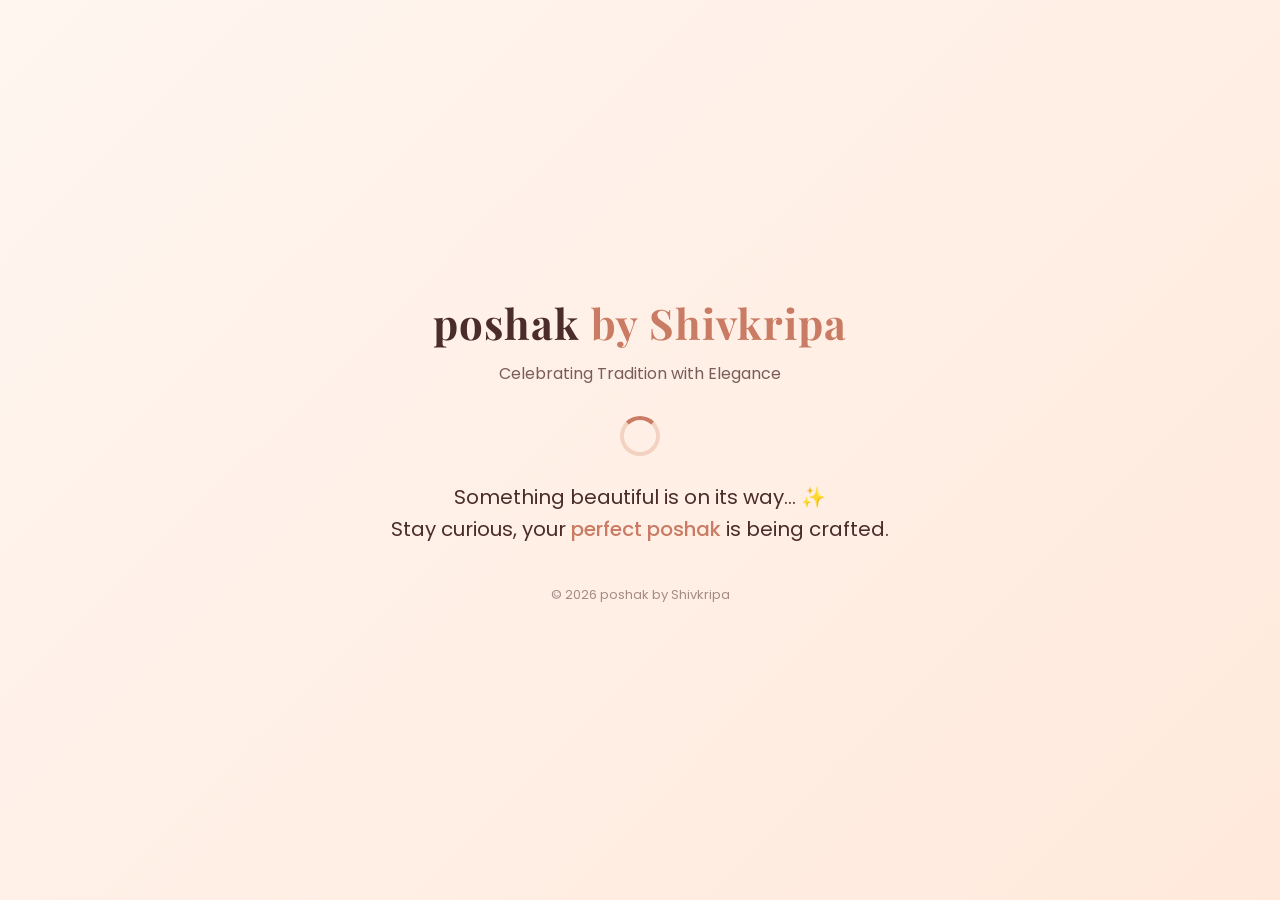
==== index.html @ 376ca533 "Create index.html" ====
<!DOCTYPE html>
<html lang="en">
<head>
    <meta charset="UTF-8">
    <title>poshak by Shivkripa</title>
    <meta name="viewport" content="width=device-width, initial-scale=1.0">

    <!-- Google Font -->
    <link href="https://fonts.googleapis.com/css2?family=Playfair+Display:wght@500&family=Poppins:wght@300;400&display=swap" rel="stylesheet">

    <style>
        * {
            margin: 0;
            padding: 0;
            box-sizing: border-box;
        }

        body {
            height: 100vh;
            font-family: 'Poppins', sans-serif;
            background: linear-gradient(135deg, #fff6f0, #ffe9dc);
            display: flex;
            justify-content: center;
            align-items: center;
            text-align: center;
            color: #4a2c2a;
        }

        .container {
            max-width: 600px;
            padding: 30px;
        }

        h1 {
            font-family: 'Playfair Display', serif;
            font-size: 42px;
            margin-bottom: 10px;
            letter-spacing: 1px;
        }

        h1 span {
            color: #c97b63;
        }

        p.tagline {
            font-size: 16px;
            margin-bottom: 30px;
            color: #7a5c58;
        }

        .message {
            font-size: 20px;
            font-weight: 400;
            margin-top: 20px;
            line-height: 1.6;
        }

        .highlight {
            color: #c97b63;
            font-weight: 500;
        }

        .footer {
            margin-top: 40px;
            font-size: 13px;
            color: #a68a86;
        }

        .loader {
            margin: 25px auto;
            width: 40px;
            height: 40px;
            border: 4px solid #f3d2c1;
            border-top: 4px solid #c97b63;
            border-radius: 50%;
            animation: spin 1s linear infinite;
        }

        @keyframes spin {
            100% { transform: rotate(360deg); }
        }

    </style>
</head>
<body>

    <div class="container">
        <h1>poshak <span>by Shivkripa</span></h1>
        <p class="tagline">Celebrating Tradition with Elegance</p>

        <div class="loader"></div>

        <div class="message">
            Something beautiful is on its way... ✨<br>
            Stay curious, your <span class="highlight">perfect poshak</span> is being crafted.
        </div>

        <div class="footer">
            © 2026 poshak by Shivkripa
        </div>
    </div>

</body>
</html>
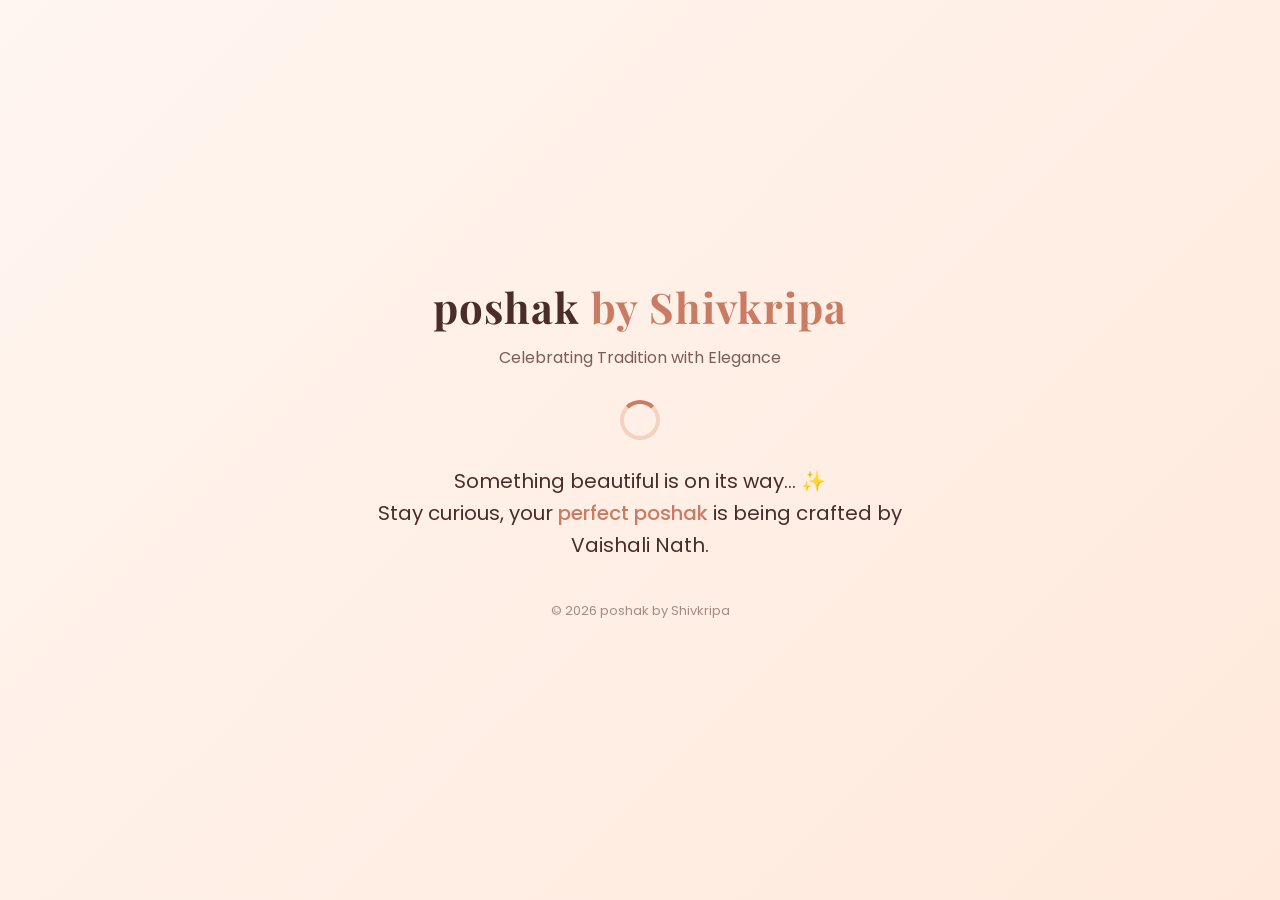
==== commit af181f14: "Update index.html" ====
--- a/index.html
+++ b/index.html
@@ -92,7 +92,7 @@
 
         <div class="message">
             Something beautiful is on its way... ✨<br>
-            Stay curious, your <span class="highlight">perfect poshak</span> is being crafted.
+            Stay curious, your <span class="highlight">perfect poshak</span> is being crafted by Vaishali Nath.
         </div>
 
         <div class="footer">
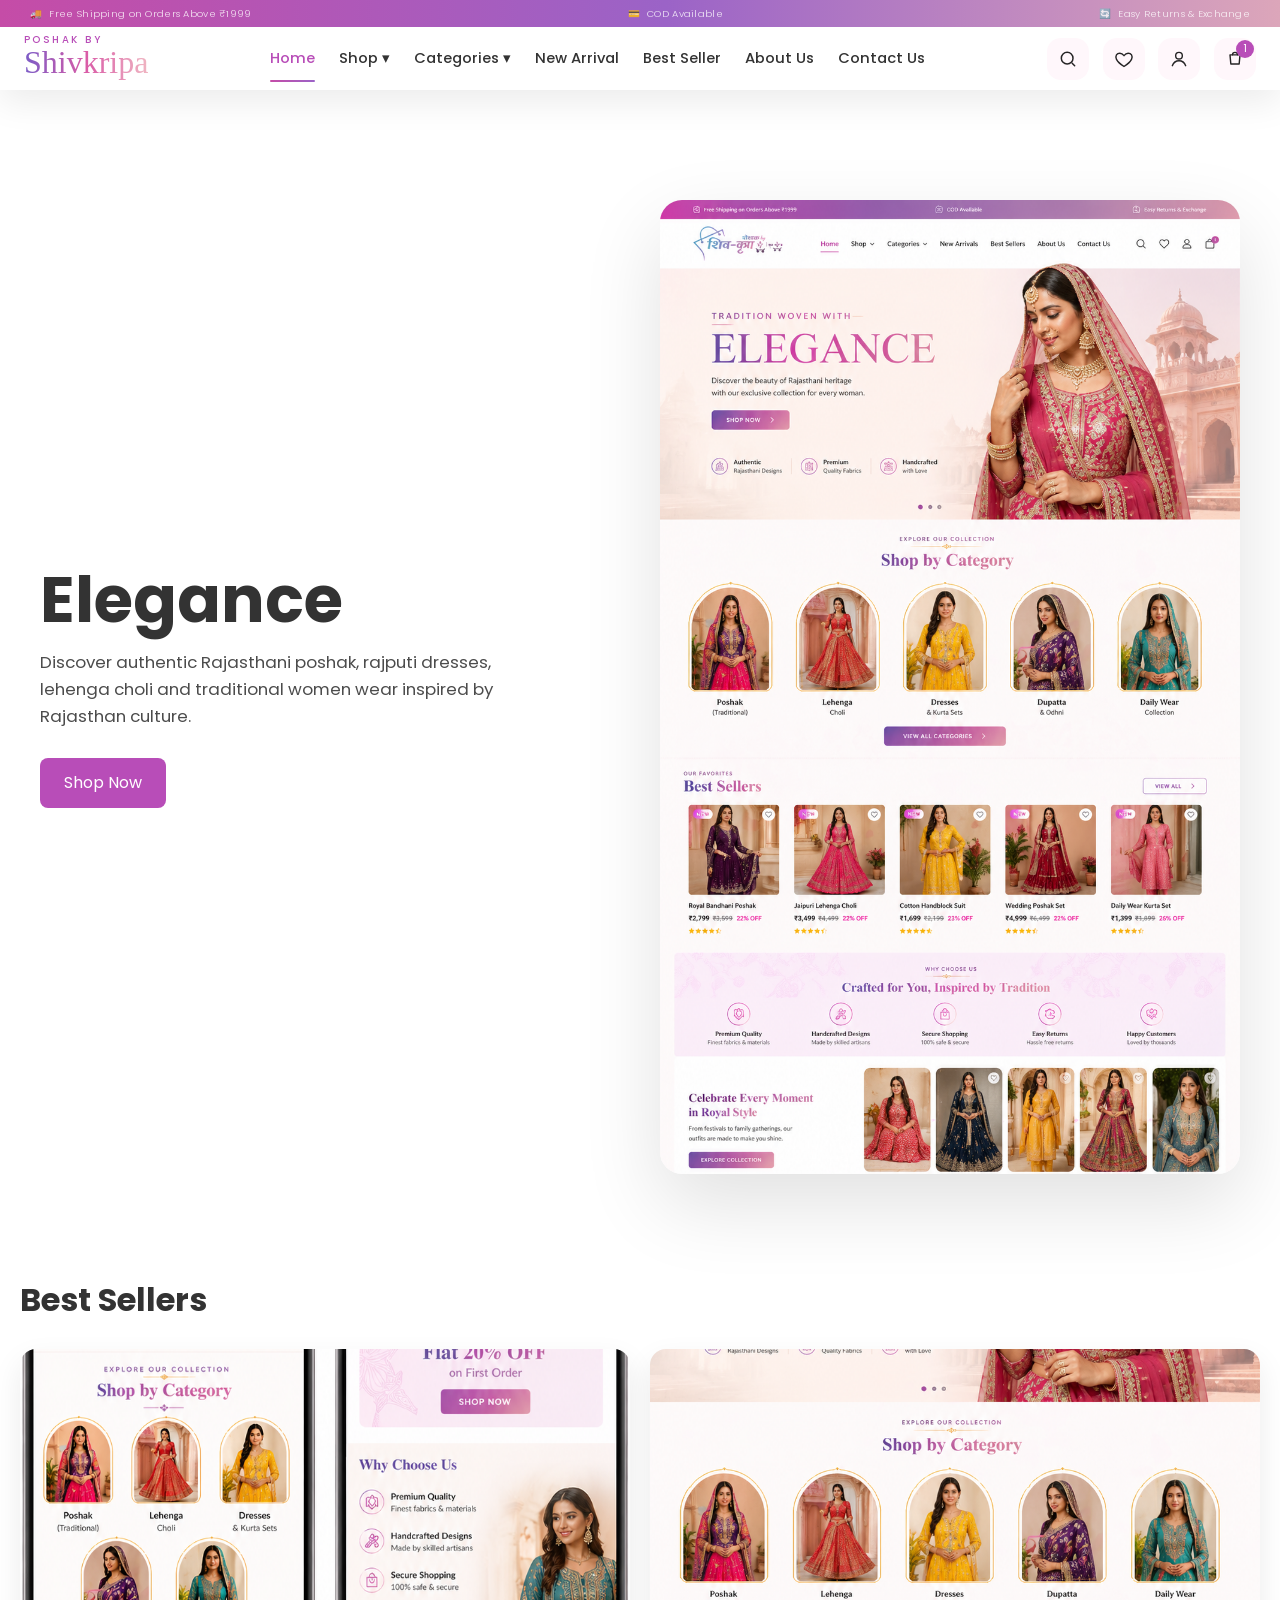
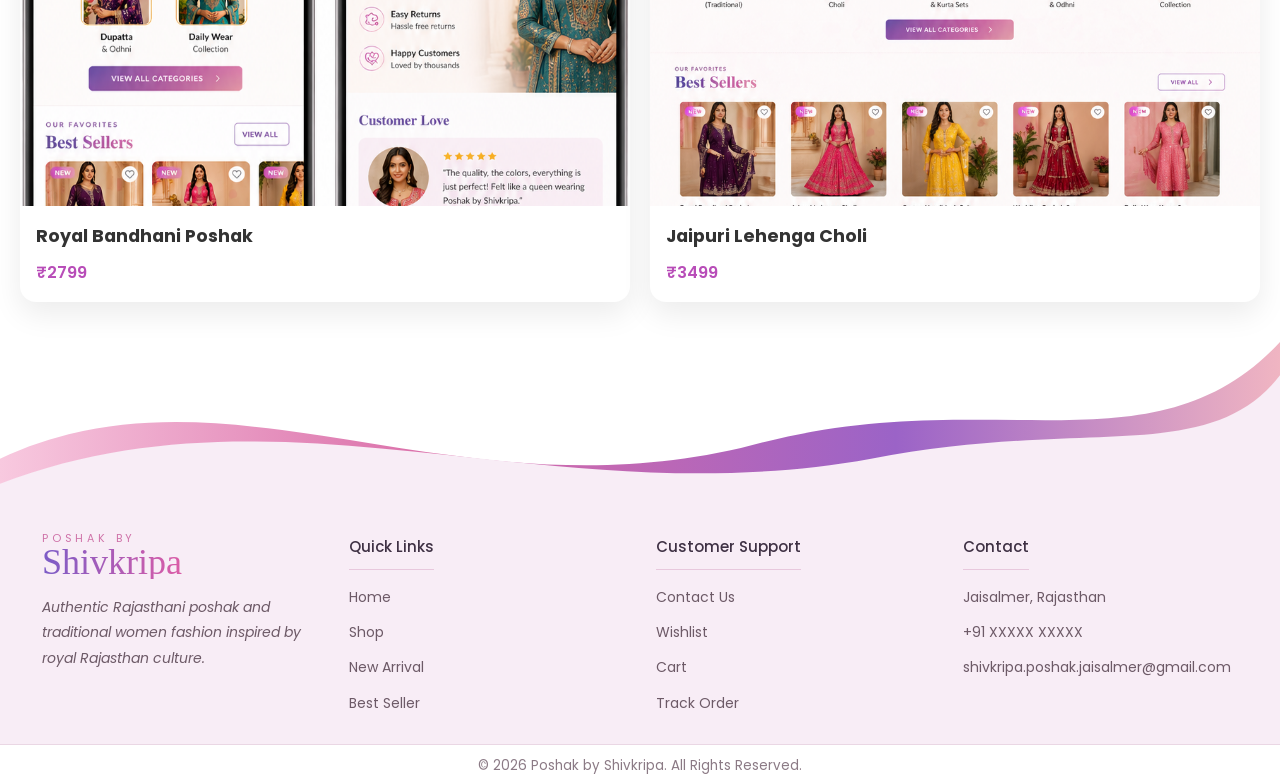
==== commit 504642f4: "initial setup" ====
--- a/index.html
+++ b/index.html
@@ -1,104 +1,90 @@
+
 <!DOCTYPE html>
 <html lang="en">
 <head>
-    <meta charset="UTF-8">
-    <title>poshak by Shivkripa</title>
-    <meta name="viewport" content="width=device-width, initial-scale=1.0">
+<link rel="preconnect" href="https://fonts.googleapis.com">
+<link rel="preconnect" href="https://fonts.gstatic.com" crossorigin>
+<link href="https://fonts.googleapis.com/css2?family=Poppins:wght@300;400;500;600;700&display=swap" rel="stylesheet">
 
-    <!-- Google Font -->
-    <link href="https://fonts.googleapis.com/css2?family=Playfair+Display:wght@500&family=Poppins:wght@300;400&display=swap" rel="stylesheet">
+<meta charset="UTF-8">
+<meta name="viewport" content="width=device-width, initial-scale=1.0">
 
-    <style>
-        * {
-            margin: 0;
-            padding: 0;
-            box-sizing: border-box;
-        }
+<meta name="description" content="Poshak by Shivkripa - Authentic Rajasthani Poshak, Lehenga Choli, Bandhani Dresses, Traditional Women Wear, Rajputi Dresses and Cultural Fashion Collection from Rajasthan.">
+<meta name="keywords" content="Rajasthani Poshak, Rajputi Dress, Bandhani Dress, Lehenga Choli, Traditional Rajasthani Dress, Rajasthani Women Wear, Ethnic Wear Rajasthan, Authentic Rajasthani Culture Dress, Poshak by Shivkripa, Shivkripa Poshak, Rajasthani Boutique, Jaipuri Dress">
+<meta name="author" content="Poshak by Shivkripa">
+<meta property="og:title" content="Poshak by Shivkripa | Authentic Rajasthani Fashion">
+<meta property="og:description" content="Discover authentic Rajasthani poshak, lehenga choli and traditional women wear inspired by Rajasthan culture.">
+<meta property="og:type" content="website">
+<meta property="og:image" content="../assets/images/web-design.png">
+<meta name="robots" content="index, follow">
+<link rel="canonical" href="https://poshakbyshivkripa.github.io/">
 
-        body {
-            height: 100vh;
-            font-family: 'Poppins', sans-serif;
-            background: linear-gradient(135deg, #fff6f0, #ffe9dc);
-            display: flex;
-            justify-content: center;
-            align-items: center;
-            text-align: center;
-            color: #4a2c2a;
-        }
+<script type="application/ld+json">
+{
+ "@context": "https://schema.org",
+ "@type": "ClothingStore",
+ "name": "Poshak by Shivkripa",
+ "url": "https://poshakbyshivkripa.github.io/",
+ "description": "Authentic Rajasthani traditional women clothing boutique.",
+ "address": {
+   "@type": "PostalAddress",
+   "streetAddress": "DRDA",
+   "addressLocality": "Jaisalmer",
+   "addressRegion": "Rajasthan",
+   "postalCode": "345001",
+   "addressCountry": "IN"
+ },
+ "brand": {
+   "@type": "Brand",
+   "name": "Poshak by Shivkripa"
+ }
+}
+</script>
 
-        .container {
-            max-width: 600px;
-            padding: 30px;
-        }
-
-        h1 {
-            font-family: 'Playfair Display', serif;
-            font-size: 42px;
-            margin-bottom: 10px;
-            letter-spacing: 1px;
-        }
-
-        h1 span {
-            color: #c97b63;
-        }
-
-        p.tagline {
-            font-size: 16px;
-            margin-bottom: 30px;
-            color: #7a5c58;
-        }
-
-        .message {
-            font-size: 20px;
-            font-weight: 400;
-            margin-top: 20px;
-            line-height: 1.6;
-        }
-
-        .highlight {
-            color: #c97b63;
-            font-weight: 500;
-        }
-
-        .footer {
-            margin-top: 40px;
-            font-size: 13px;
-            color: #a68a86;
-        }
-
-        .loader {
-            margin: 25px auto;
-            width: 40px;
-            height: 40px;
-            border: 4px solid #f3d2c1;
-            border-top: 4px solid #c97b63;
-            border-radius: 50%;
-            animation: spin 1s linear infinite;
-        }
-
-        @keyframes spin {
-            100% { transform: rotate(360deg); }
-        }
-
-    </style>
+<title>Poshak by Shivkripa</title>
+<link rel="stylesheet" href="styles/style.css">
 </head>
 <body>
+<div id="header"></div>
 
-    <div class="container">
-        <h1>poshak <span>by Shivkripa</span></h1>
-        <p class="tagline">Celebrating Tradition with Elegance</p>
+<section class="hero">
+  <div class="hero-text">
+    <h1>Elegance</h1>
+    <p>Discover authentic Rajasthani poshak, rajputi dresses, lehenga choli and traditional women wear inspired by Rajasthan culture.</p>
+    <a class="btn" href="pages/products.html">Shop Now</a>
+  </div>
+  <img src="assets/images/web-design.png">
+</section>
 
-        <div class="loader"></div>
+<section class="products">
+  <h2>Best Sellers</h2>
+  <div class="grid" id="homeProducts"></div>
+</section>
 
-        <div class="message">
-            Something beautiful is on its way... ✨<br>
-            Stay curious, your <span class="highlight">perfect poshak</span> is being crafted by Vaishali Nath.
-        </div>
+<div id="footer"></div>
 
-        <div class="footer">
-            © 2026 poshak by Shivkripa
-        </div>
-    </div>
+<script src="scripts/components/header.js"></script>
+<script src="scripts/components/footer.js"></script>
+<script src="scripts/main.js"></script>
+<script>
+loadHeader();
+loadFooter();
 
+fetch('data/products.json')
+.then(res=>res.json())
+.then(data=>{
+  const container = document.getElementById('homeProducts');
+  data.products.forEach(product=>{
+    container.innerHTML += `
+    <div class="card">
+      <img src="${product.image.replace('../','')}">
+      <div class="card-body">
+        <h3>${product.name_en}</h3>
+        <p>₹${product.price}</p>
+      </div>
+    </div>`;
+  });
+});
+</script>
 </body>
 </html>
--- a/styles/style.css
+++ b/styles/style.css
@@ -0,0 +1,22 @@
+@import url('./base/reset.css');
+@import url('./base/variables.css');
+@import url('./base/typography.css');
+
+@import url('./layout/header.css');
+@import url('./layout/footer.css');
+@import url('./layout/grid.css');
+
+@import url('./components/buttons.css');
+@import url('./components/cards.css');
+@import url('./components/dropdown.css');
+@import url('./components/forms.css');
+
+@import url('./pages/home.css');
+@import url('./pages/product.css');
+@import url('./pages/cart.css');
+@import url('./pages/login.css');
+
+@import url('./responsive/mobile-header.css');
+@import url('./responsive/mobile-home.css');
+@import url('./responsive/mobile-footer.css');
+@import url('./responsive/tablet.css');
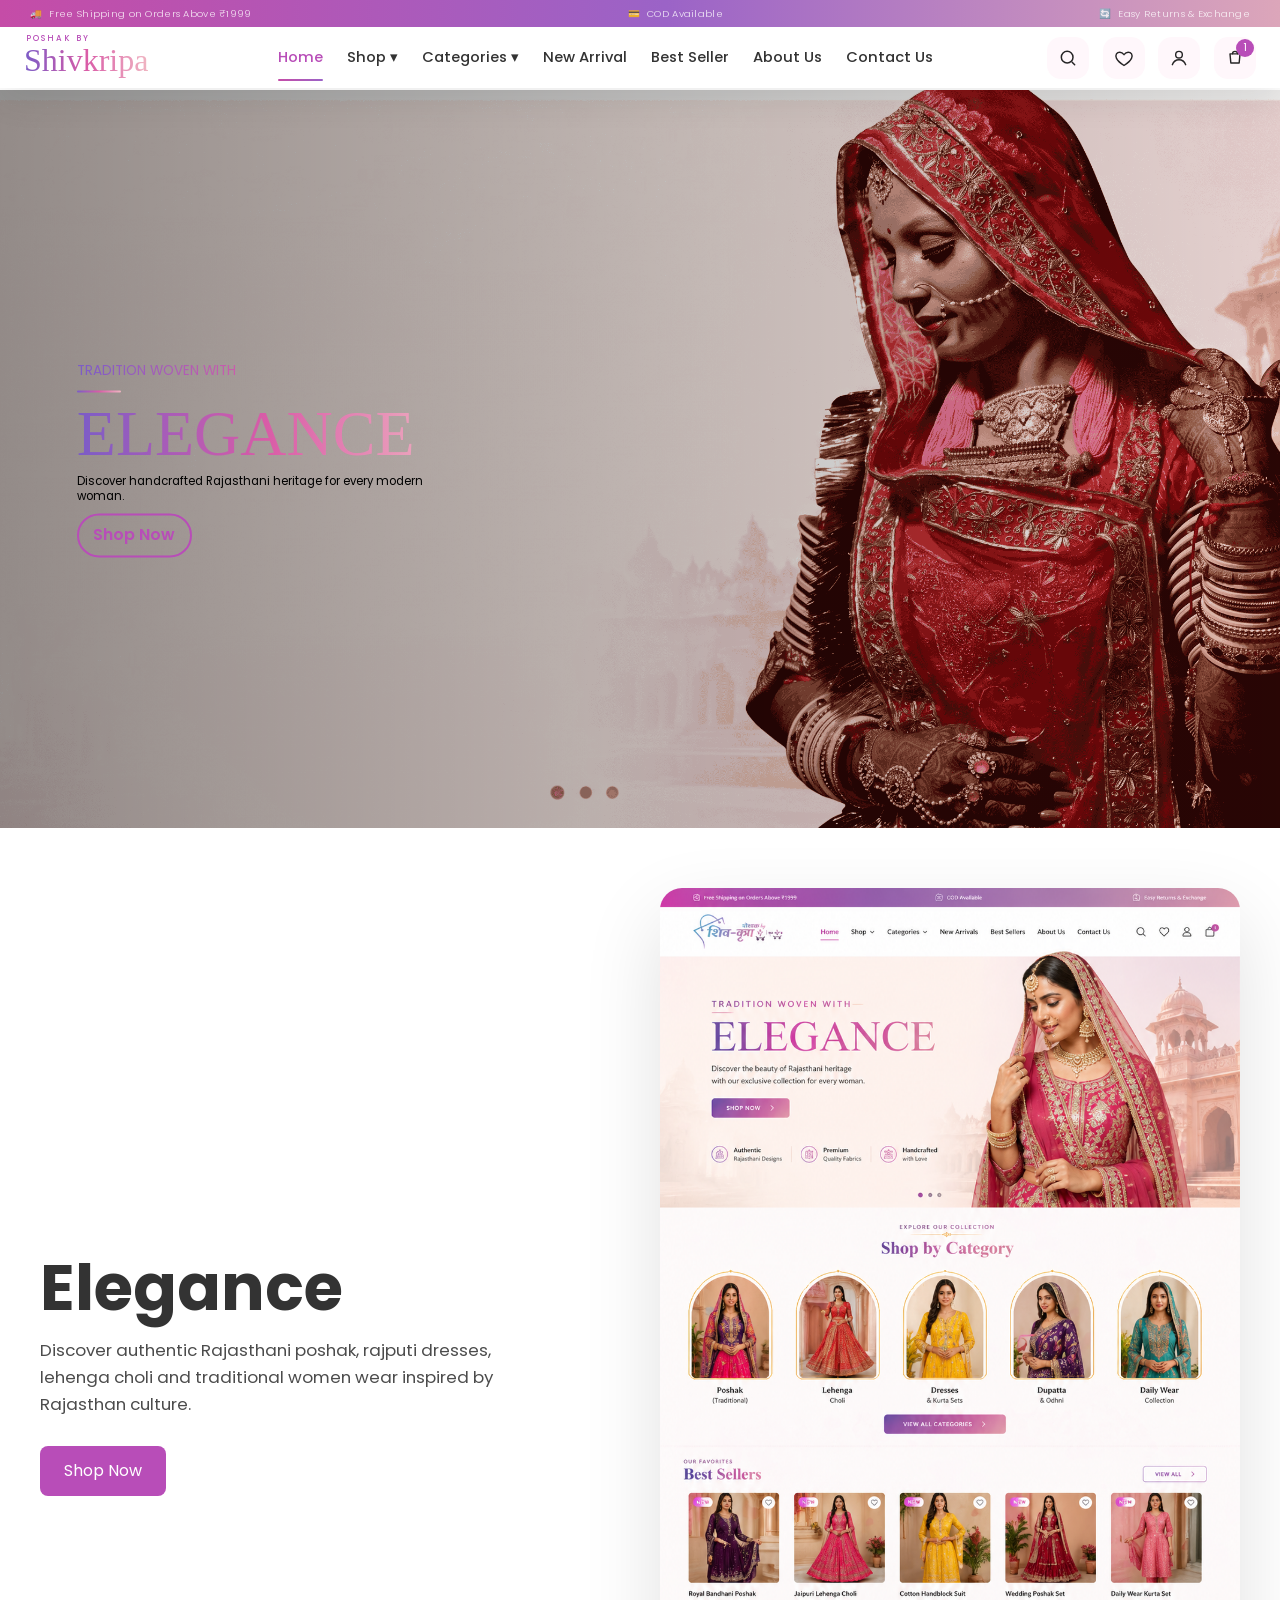
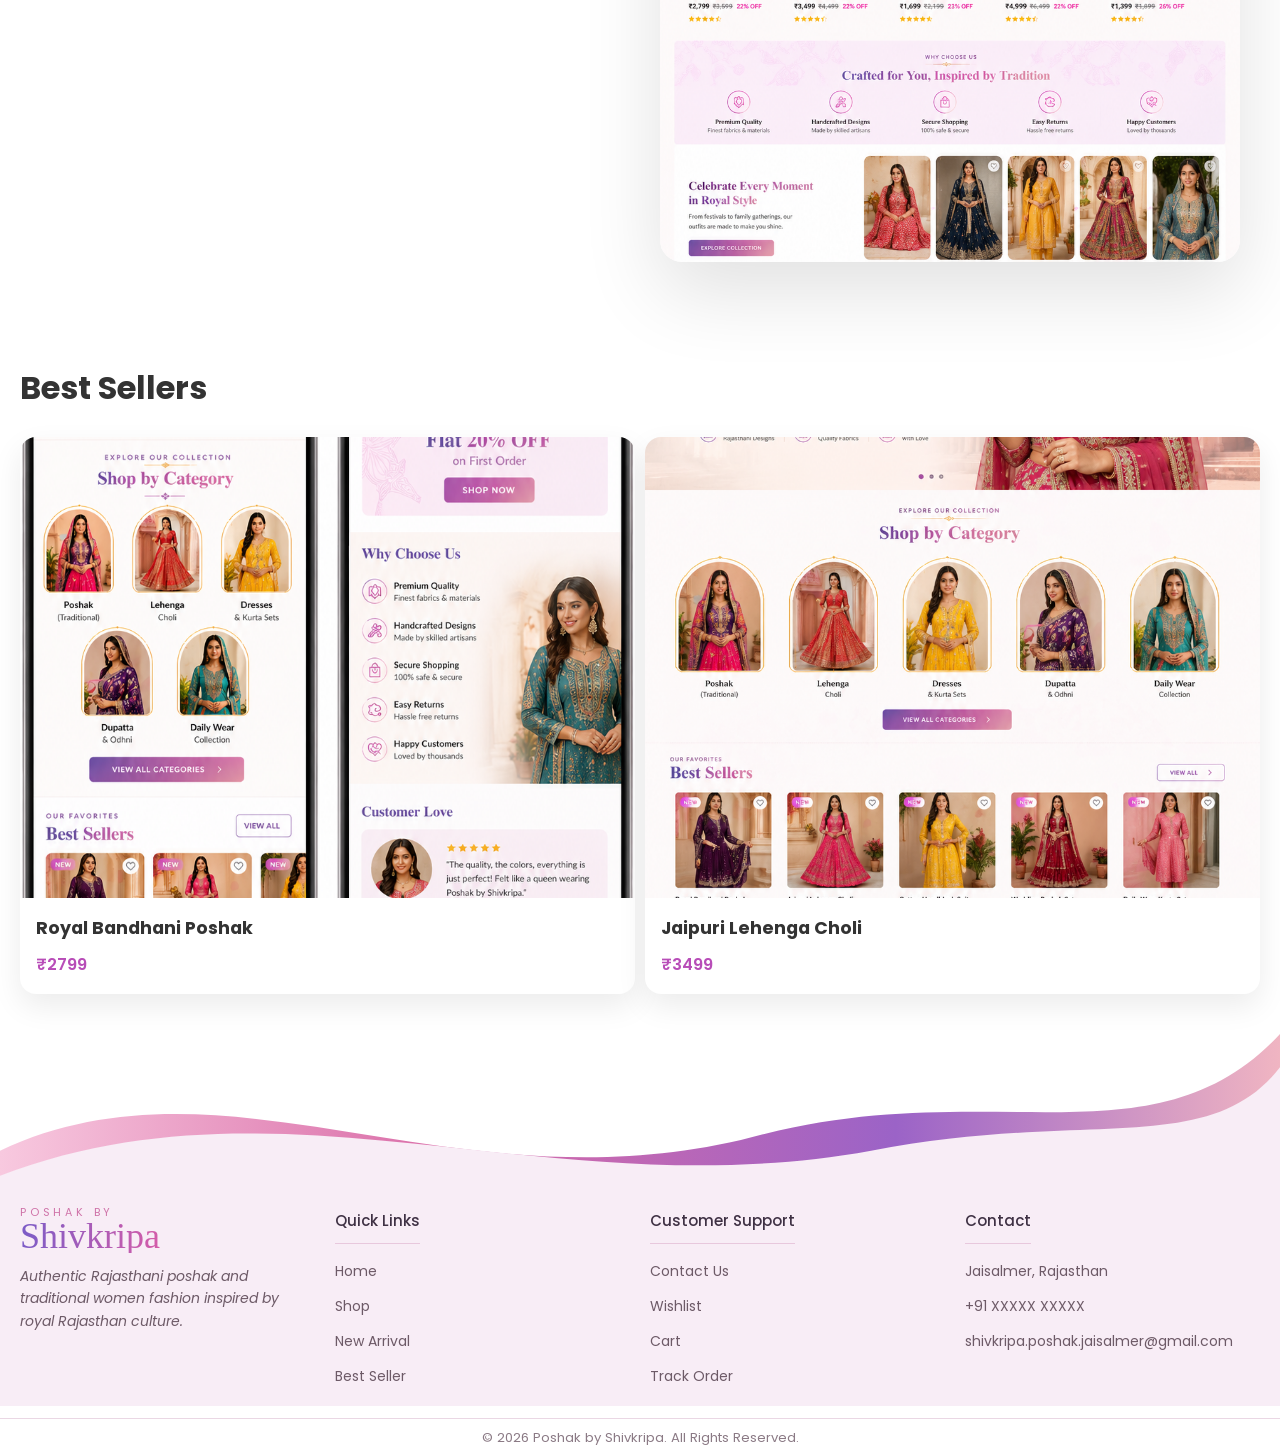
==== commit 6bb86bbc: "hero slider create" ====
--- a/index.html
+++ b/index.html
@@ -46,6 +46,10 @@
 </head>
 <body>
 <div id="header"></div>
+<section
+  id="hero-slider"
+  class="hero-slider">
+</section>
 
 <section class="hero">
   <div class="hero-text">
@@ -65,10 +69,12 @@
 
 <script src="scripts/components/header.js"></script>
 <script src="scripts/components/footer.js"></script>
+<script src="scripts/components/hero-slider.js"></script>
 <script src="scripts/main.js"></script>
 <script>
 loadHeader();
 loadFooter();
+loadHeroSlider();
 
 fetch('data/products.json')
 .then(res=>res.json())
--- a/styles/style.css
+++ b/styles/style.css
@@ -10,6 +10,7 @@
 @import url('./components/cards.css');
 @import url('./components/dropdown.css');
 @import url('./components/forms.css');
+@import url('./components/hero-slider.css');
 
 @import url('./pages/home.css');
 @import url('./pages/product.css');
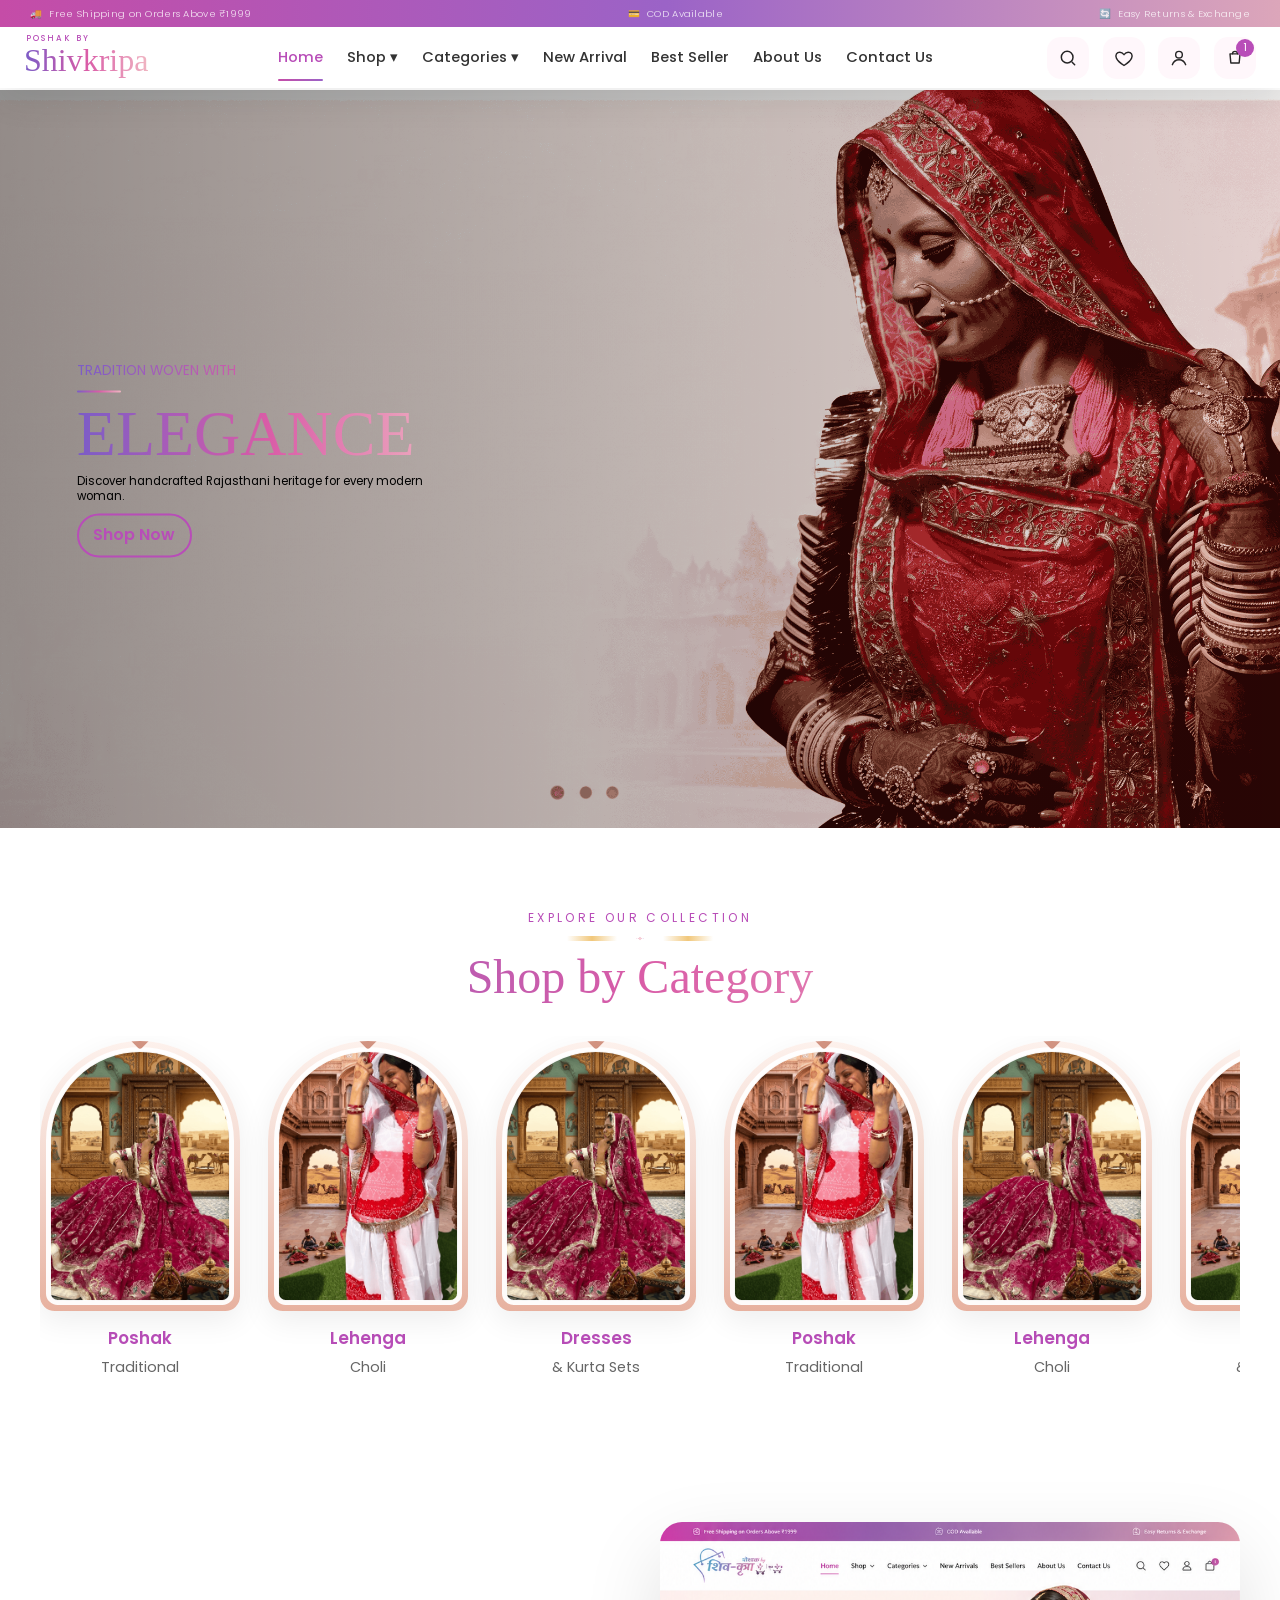
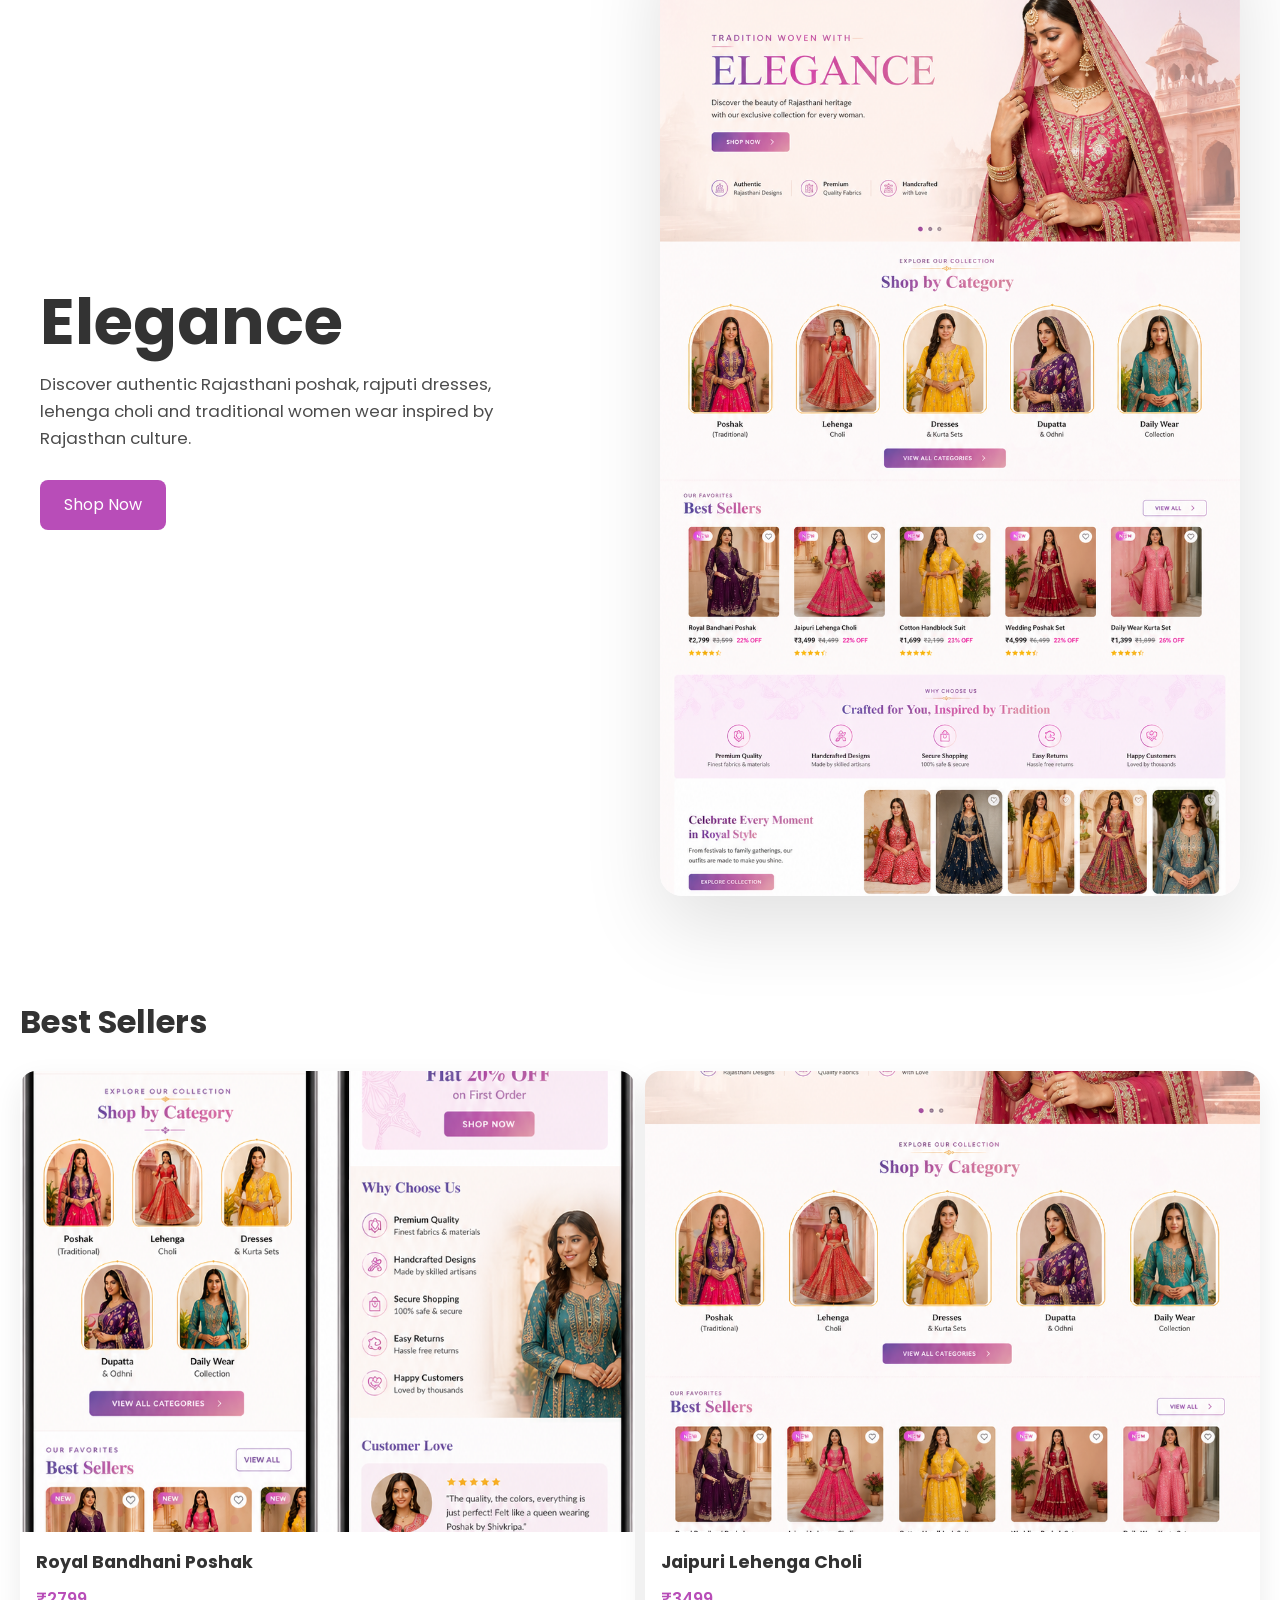
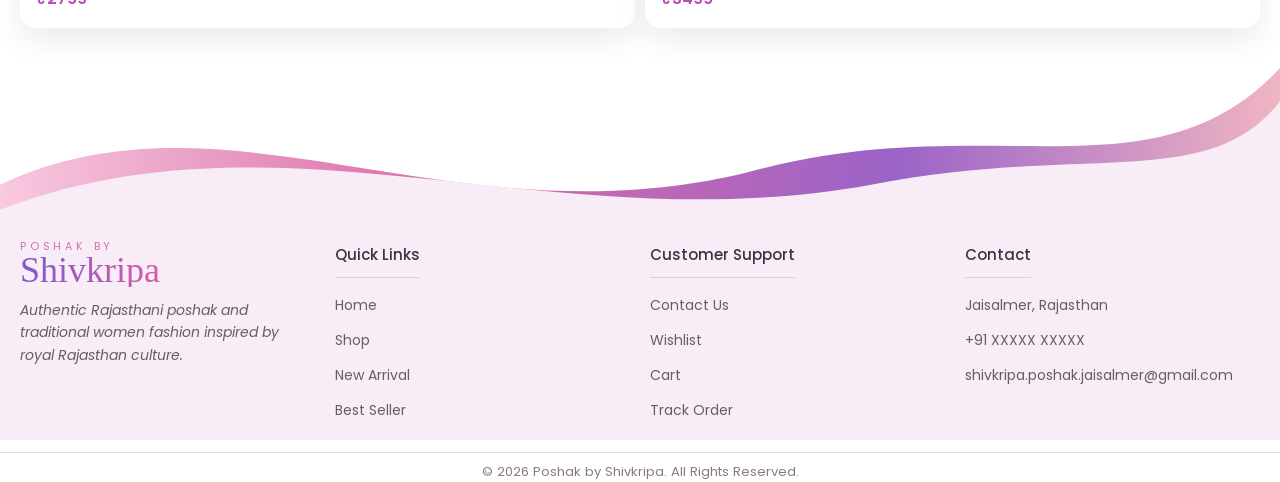
==== commit 843cda74: "category section" ====
--- a/index.html
+++ b/index.html
@@ -51,6 +51,11 @@
   class="hero-slider">
 </section>
 
+<section
+  id="category-slider"
+  class="category-section">
+</section>
+
 <section class="hero">
   <div class="hero-text">
     <h1>Elegance</h1>
@@ -70,11 +75,13 @@
 <script src="scripts/components/header.js"></script>
 <script src="scripts/components/footer.js"></script>
 <script src="scripts/components/hero-slider.js"></script>
+<script src="scripts/components/category-slider.js"></script>
 <script src="scripts/main.js"></script>
 <script>
 loadHeader();
 loadFooter();
 loadHeroSlider();
+loadCategorySlider();
 
 fetch('data/products.json')
 .then(res=>res.json())
--- a/styles/style.css
+++ b/styles/style.css
@@ -11,6 +11,7 @@
 @import url('./components/dropdown.css');
 @import url('./components/forms.css');
 @import url('./components/hero-slider.css');
+@import url('./components/category-slider.css');
 
 @import url('./pages/home.css');
 @import url('./pages/product.css');
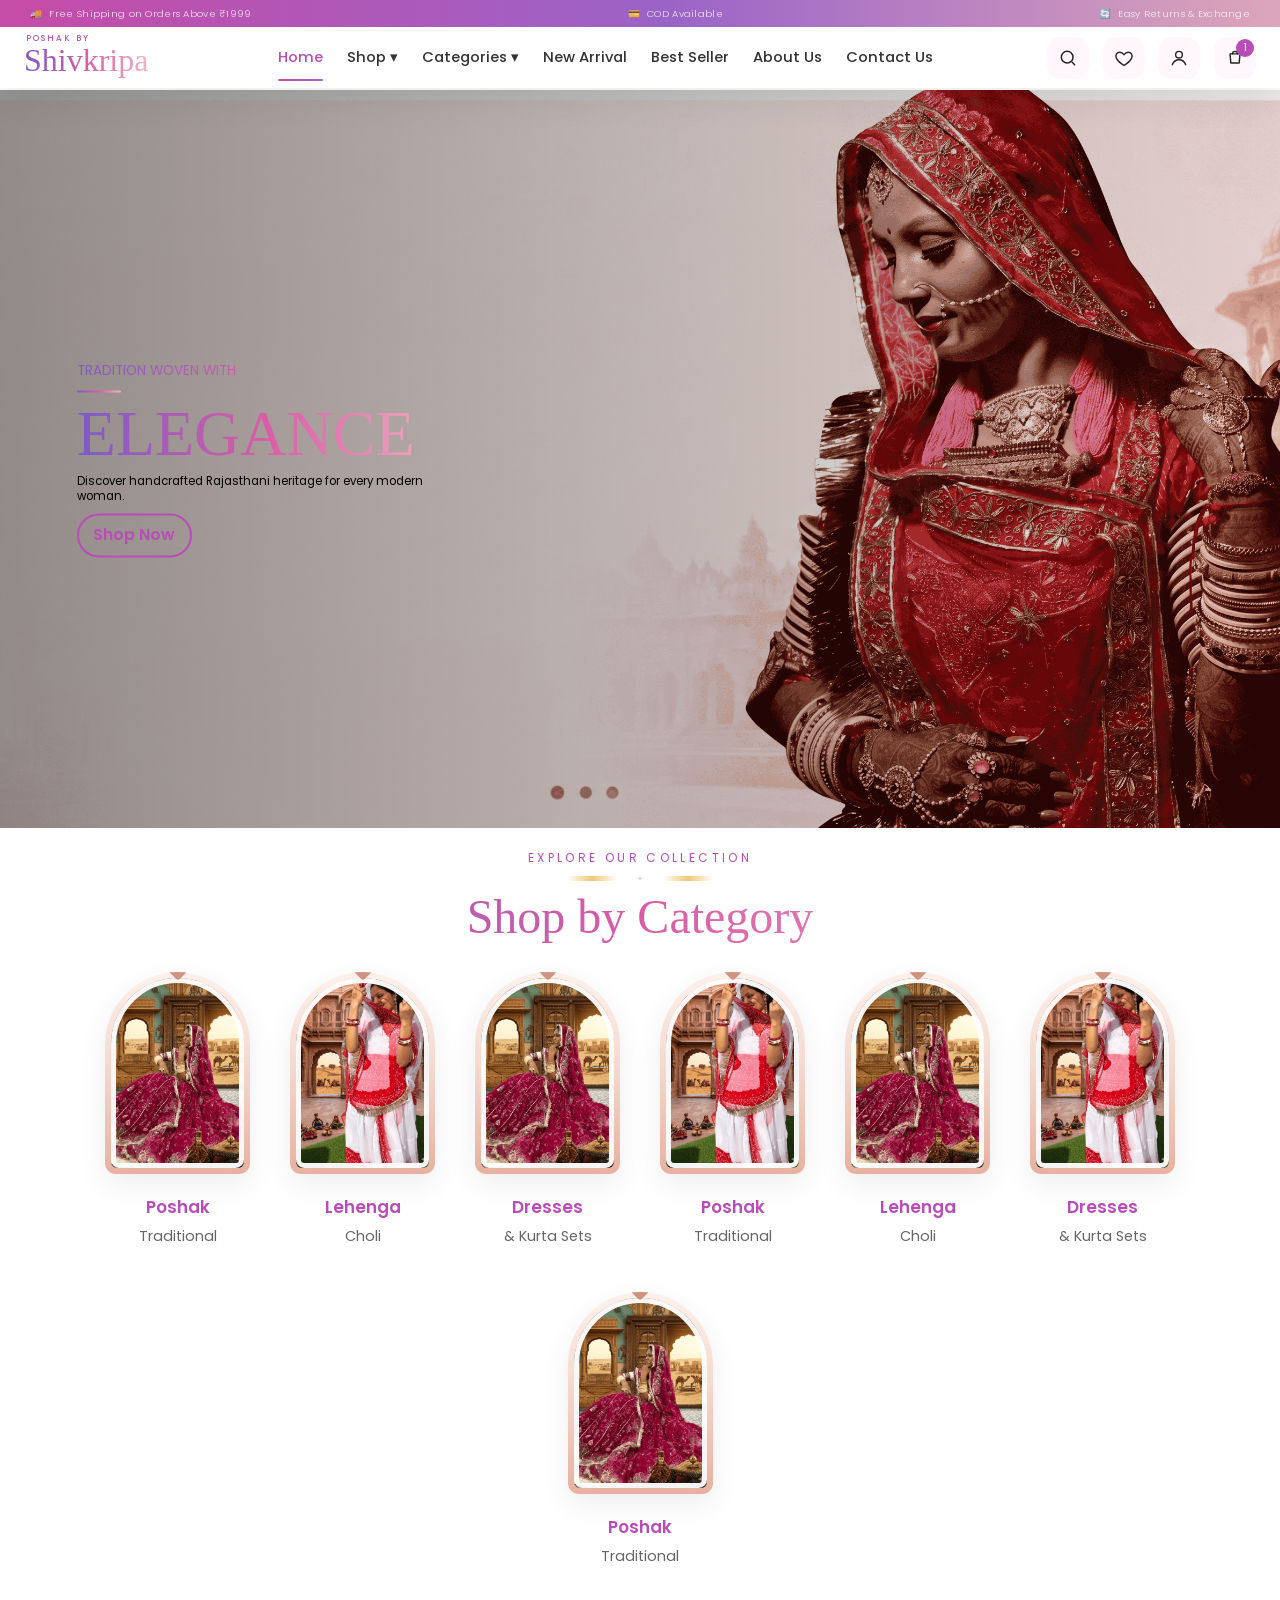
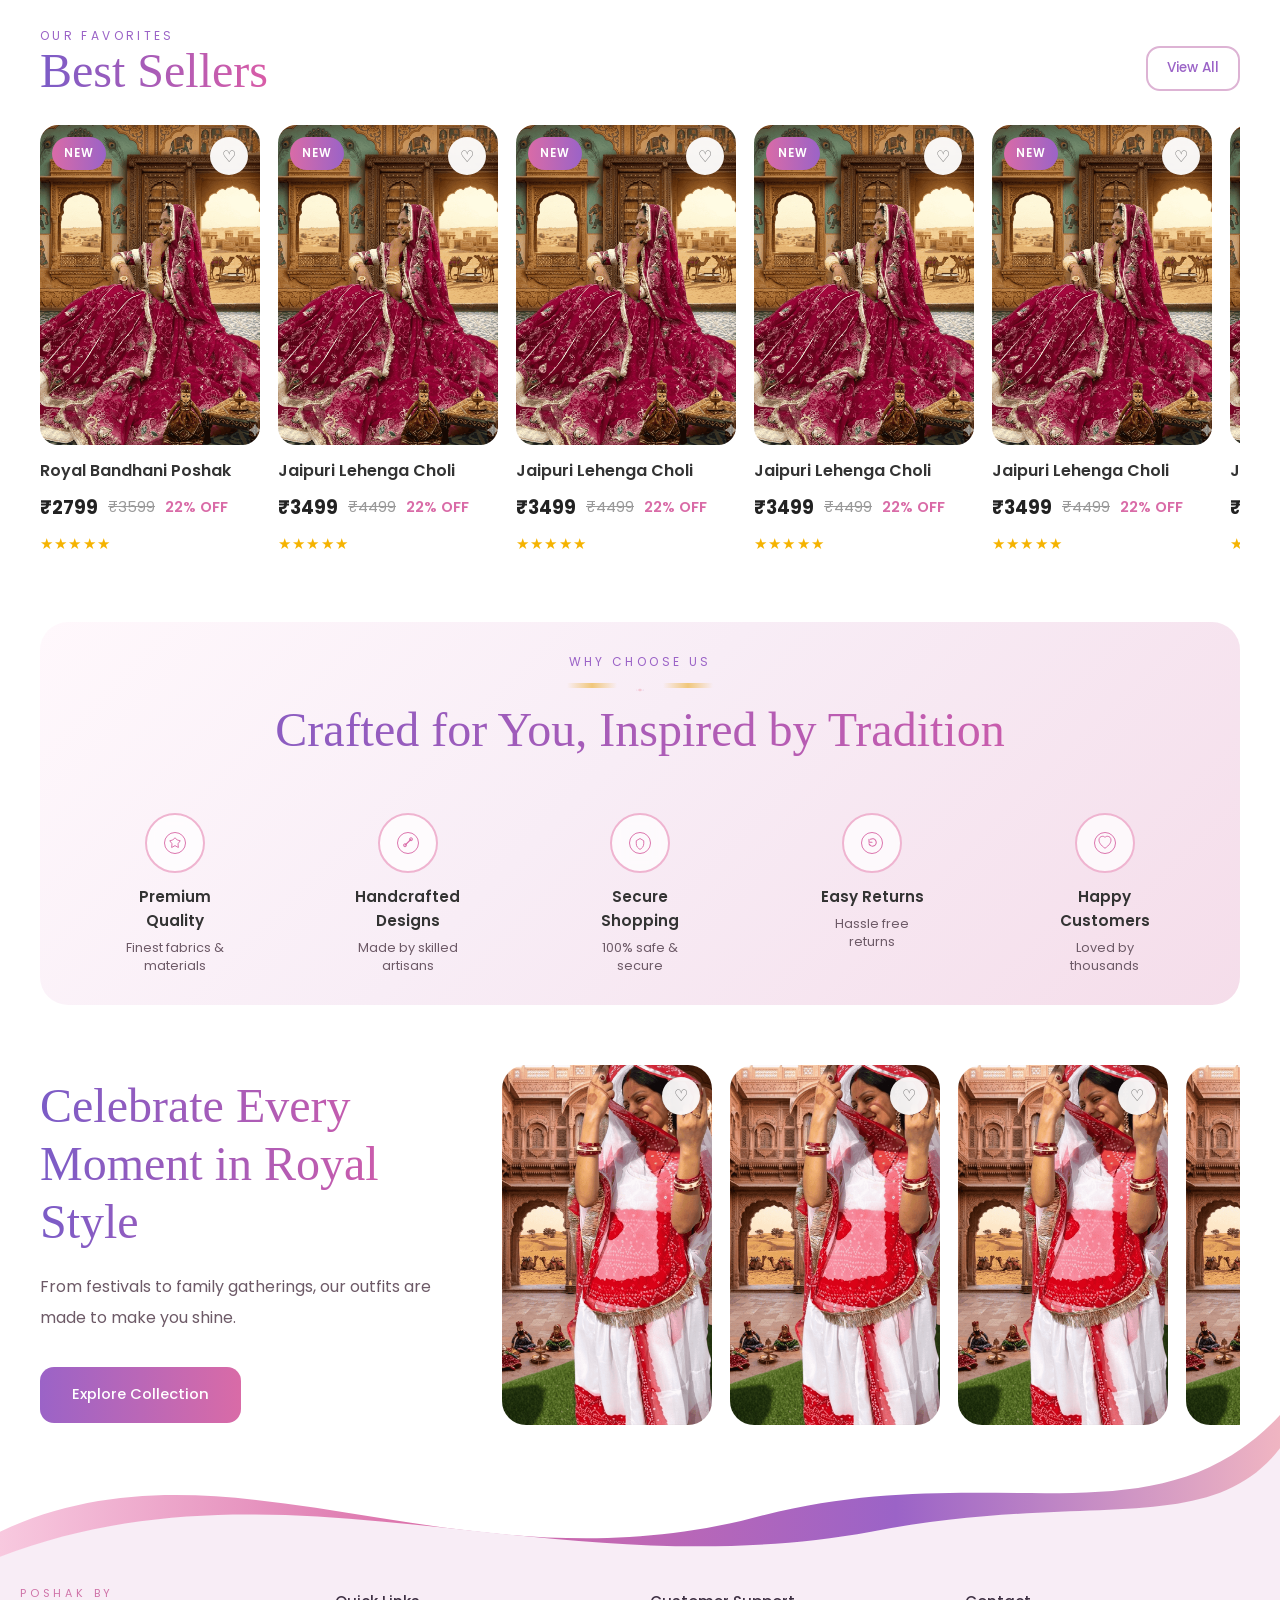
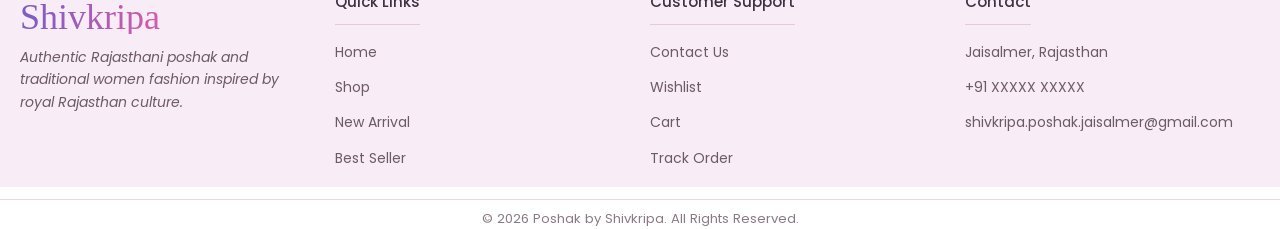
==== commit 725d18b7: "best seller section, trust section, royal section component added" ====
--- a/index.html
+++ b/index.html
@@ -46,6 +46,7 @@
 </head>
 <body>
 <div id="header"></div>
+
 <section
   id="hero-slider"
   class="hero-slider">
@@ -56,18 +57,19 @@
   class="category-section">
 </section>
 
-<section class="hero">
-  <div class="hero-text">
-    <h1>Elegance</h1>
-    <p>Discover authentic Rajasthani poshak, rajputi dresses, lehenga choli and traditional women wear inspired by Rajasthan culture.</p>
-    <a class="btn" href="pages/products.html">Shop Now</a>
-  </div>
-  <img src="assets/images/web-design.png">
+<section
+  id="best-seller-products"
+  class="best-seller-section">
 </section>
 
-<section class="products">
-  <h2>Best Sellers</h2>
-  <div class="grid" id="homeProducts"></div>
+<section
+  id="trust-section"
+  class="trust-section">
+</section>
+
+<section
+  id="royal-collection"
+  class="royal-collection-section">
 </section>
 
 <div id="footer"></div>
@@ -76,28 +78,18 @@
 <script src="scripts/components/footer.js"></script>
 <script src="scripts/components/hero-slider.js"></script>
 <script src="scripts/components/category-slider.js"></script>
+<script src="scripts/components/best-seller.js"></script>
+<script src="scripts/components/trust-section.js"></script>
+<script src="scripts/components/royal-collection.js"></script>
 <script src="scripts/main.js"></script>
 <script>
 loadHeader();
 loadFooter();
 loadHeroSlider();
 loadCategorySlider();
-
-fetch('data/products.json')
-.then(res=>res.json())
-.then(data=>{
-  const container = document.getElementById('homeProducts');
-  data.products.forEach(product=>{
-    container.innerHTML += `
-    <div class="card">
-      <img src="${product.image.replace('../','')}">
-      <div class="card-body">
-        <h3>${product.name_en}</h3>
-        <p>₹${product.price}</p>
-      </div>
-    </div>`;
-  });
-});
+loadBestSellerProducts();
+loadTrustSection();
+loadRoyalCollection();
 </script>
 </body>
 </html>
--- a/styles/style.css
+++ b/styles/style.css
@@ -12,6 +12,9 @@
 @import url('./components/forms.css');
 @import url('./components/hero-slider.css');
 @import url('./components/category-slider.css');
+@import url('./components/best-seller.css');
+@import url('./components/trust-section.css');
+@import url('./components/royal-collection.css');
 
 @import url('./pages/home.css');
 @import url('./pages/product.css');
